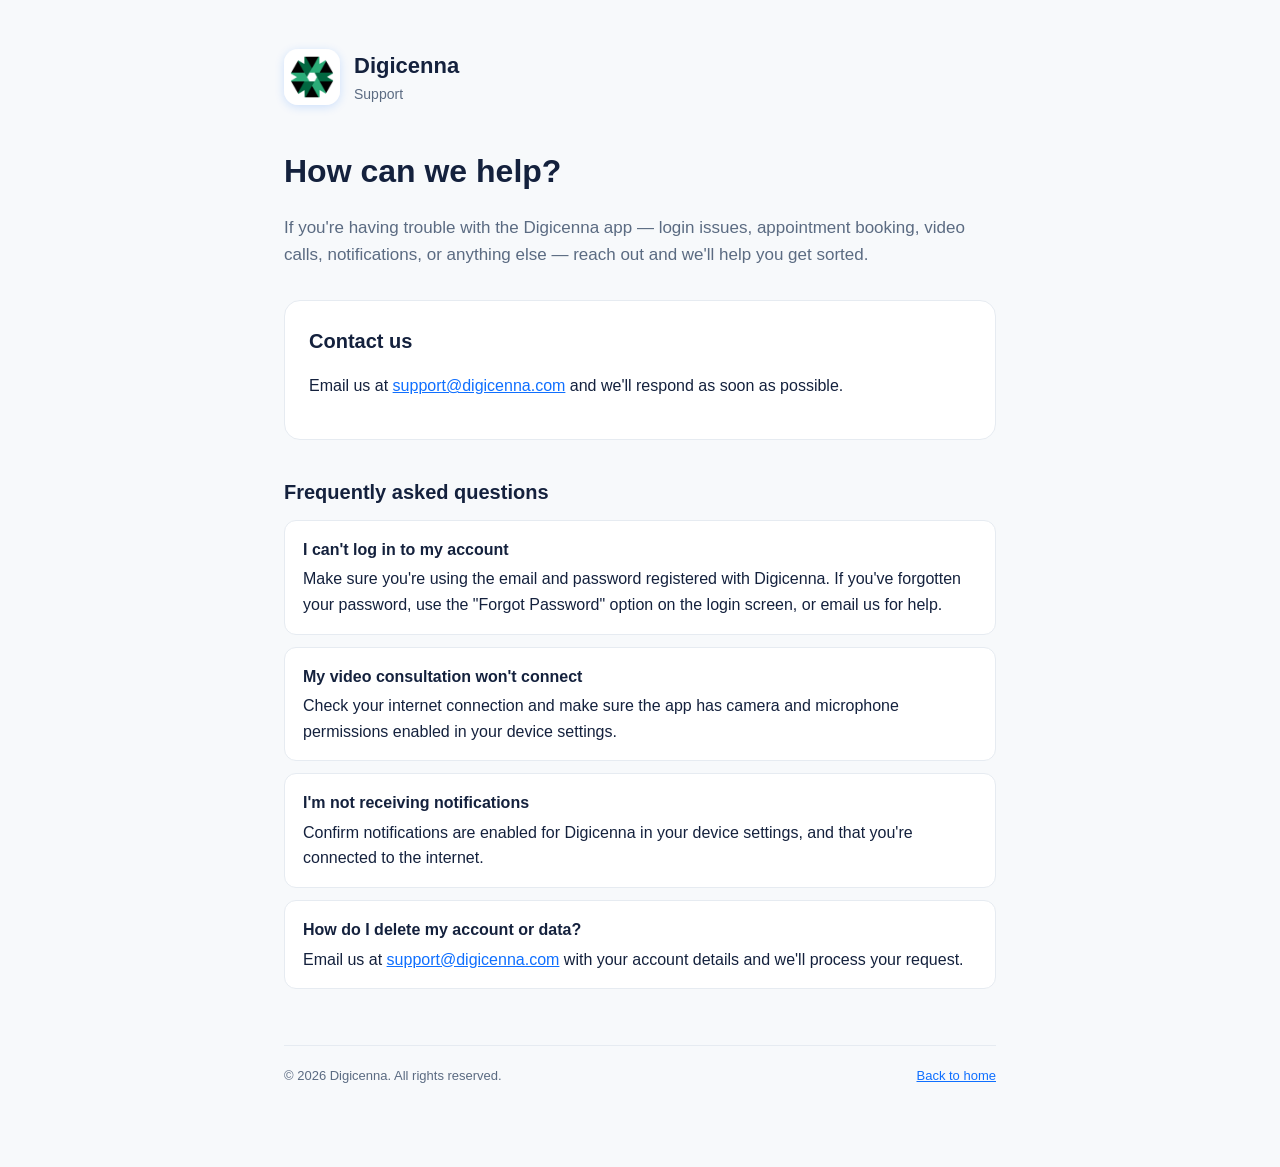
==== docs/support.html @ 5a952bee "Add Support and Marketing pages for App Store submission Static pages under docs/ for GitHub Pages, " ====
<!DOCTYPE html>
<html lang="en">
<head>
<meta charset="UTF-8">
<meta name="viewport" content="width=device-width, initial-scale=1.0">
<title>Digicenna Support</title>
<meta name="description" content="Get help with the Digicenna app — contact support, FAQs, and troubleshooting.">
<link rel="icon" href="assets/logo.png">
<link rel="stylesheet" href="assets/style.css">
</head>
<body>
<div class="wrap">
  <header class="site">
    <img src="assets/logo.png" alt="Digicenna logo">
    <div>
      <div class="name">Digicenna</div>
      <div class="tagline">Support</div>
    </div>
  </header>

  <h1>How can we help?</h1>
  <p class="lead">
    If you're having trouble with the Digicenna app — login issues, appointment
    booking, video calls, notifications, or anything else — reach out and we'll help
    you get sorted.
  </p>

  <div class="card">
    <h2 style="margin-top:0;">Contact us</h2>
    <p>Email us at <a href="mailto:support@digicenna.com">support@digicenna.com</a> and we'll respond as soon as possible.</p>
  </div>

  <h2>Frequently asked questions</h2>
  <ul class="features">
    <li><strong>I can't log in to my account</strong>Make sure you're using the email and password registered with Digicenna. If you've forgotten your password, use the "Forgot Password" option on the login screen, or email us for help.</li>
    <li><strong>My video consultation won't connect</strong>Check your internet connection and make sure the app has camera and microphone permissions enabled in your device settings.</li>
    <li><strong>I'm not receiving notifications</strong>Confirm notifications are enabled for Digicenna in your device settings, and that you're connected to the internet.</li>
    <li><strong>How do I delete my account or data?</strong>Email us at <a href="mailto:support@digicenna.com">support@digicenna.com</a> with your account details and we'll process your request.</li>
  </ul>

  <footer>
    <span>© 2026 Digicenna. All rights reserved.</span>
    <span><a href="index.html">Back to home</a></span>
  </footer>
</div>
</body>
</html>
---- docs/assets/style.css ----
:root {
  --bg: #f7f9fb;
  --card: #ffffff;
  --text: #14213d;
  --muted: #5b6b82;
  --accent: #0f6fff;
  --accent-dark: #0a52c2;
  --border: #e6ebf1;
}

* { box-sizing: border-box; }

body {
  margin: 0;
  font-family: -apple-system, BlinkMacSystemFont, "Segoe UI", Roboto, Helvetica, Arial, sans-serif;
  background: var(--bg);
  color: var(--text);
  line-height: 1.6;
}

.wrap {
  max-width: 760px;
  margin: 0 auto;
  padding: 48px 24px 80px;
}

header.site {
  display: flex;
  align-items: center;
  gap: 14px;
  margin-bottom: 40px;
}

header.site img {
  width: 56px;
  height: 56px;
  border-radius: 14px;
  box-shadow: 0 2px 10px rgba(15, 111, 255, 0.18);
}

header.site .name {
  font-size: 22px;
  font-weight: 700;
}

header.site .tagline {
  font-size: 14px;
  color: var(--muted);
}

h1 {
  font-size: 32px;
  margin: 0 0 12px;
}

h2 {
  font-size: 20px;
  margin: 36px 0 12px;
}

p { color: var(--text); }

.lead {
  font-size: 17px;
  color: var(--muted);
  margin-bottom: 32px;
}

.card {
  background: var(--card);
  border: 1px solid var(--border);
  border-radius: 16px;
  padding: 24px;
  margin-bottom: 20px;
}

.features {
  list-style: none;
  padding: 0;
  margin: 0;
  display: grid;
  gap: 12px;
}

.features li {
  background: var(--card);
  border: 1px solid var(--border);
  border-radius: 12px;
  padding: 16px 18px;
}

.features li strong { display: block; margin-bottom: 4px; }

.btn {
  display: inline-block;
  background: var(--accent);
  color: #fff;
  text-decoration: none;
  font-weight: 600;
  padding: 12px 22px;
  border-radius: 10px;
  transition: background 0.15s ease;
}

.btn:hover { background: var(--accent-dark); }

a { color: var(--accent); }

footer {
  margin-top: 56px;
  padding-top: 20px;
  border-top: 1px solid var(--border);
  font-size: 13px;
  color: var(--muted);
  display: flex;
  justify-content: space-between;
  flex-wrap: wrap;
  gap: 8px;
}

@media (prefers-color-scheme: dark) {
  :root {
    --bg: #0b1220;
    --card: #131c2e;
    --text: #edf1f7;
    --muted: #9aa9c0;
    --border: #223049;
  }
}
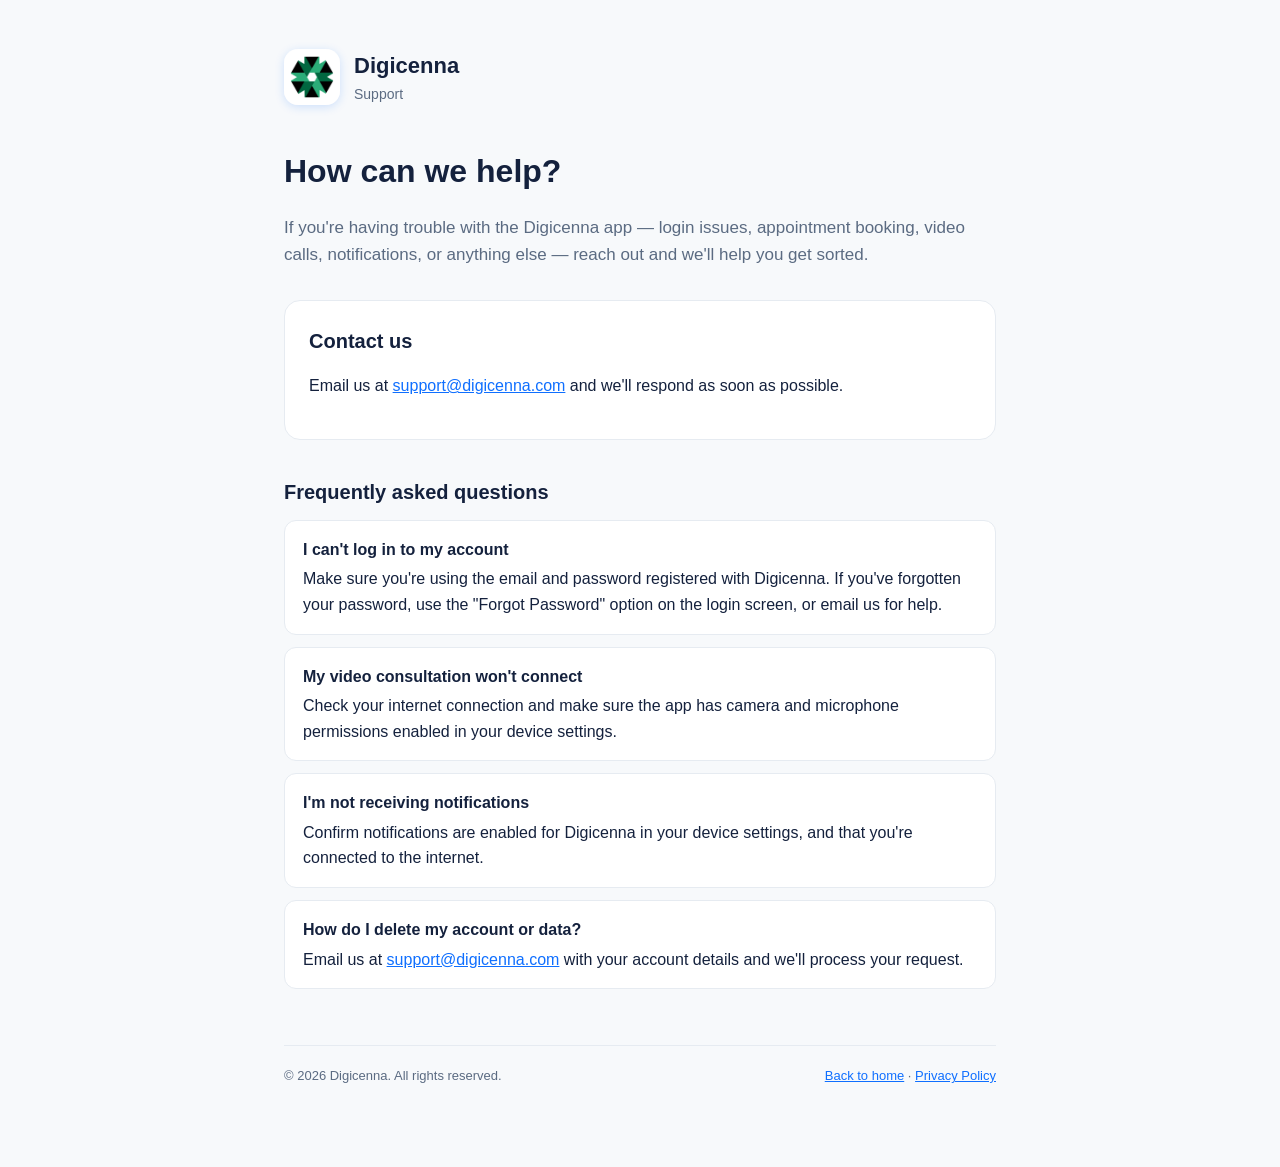
==== commit fc0c5136: "Add Privacy Policy page for App Store submission Co-Authored-By: Claude Sonnet 5 <noreply@anthropic." ====
--- a/docs/support.html
+++ b/docs/support.html
@@ -40,7 +40,7 @@
 
   <footer>
     <span>© 2026 Digicenna. All rights reserved.</span>
-    <span><a href="index.html">Back to home</a></span>
+    <span><a href="index.html">Back to home</a> · <a href="privacy.html">Privacy Policy</a></span>
   </footer>
 </div>
 </body>
